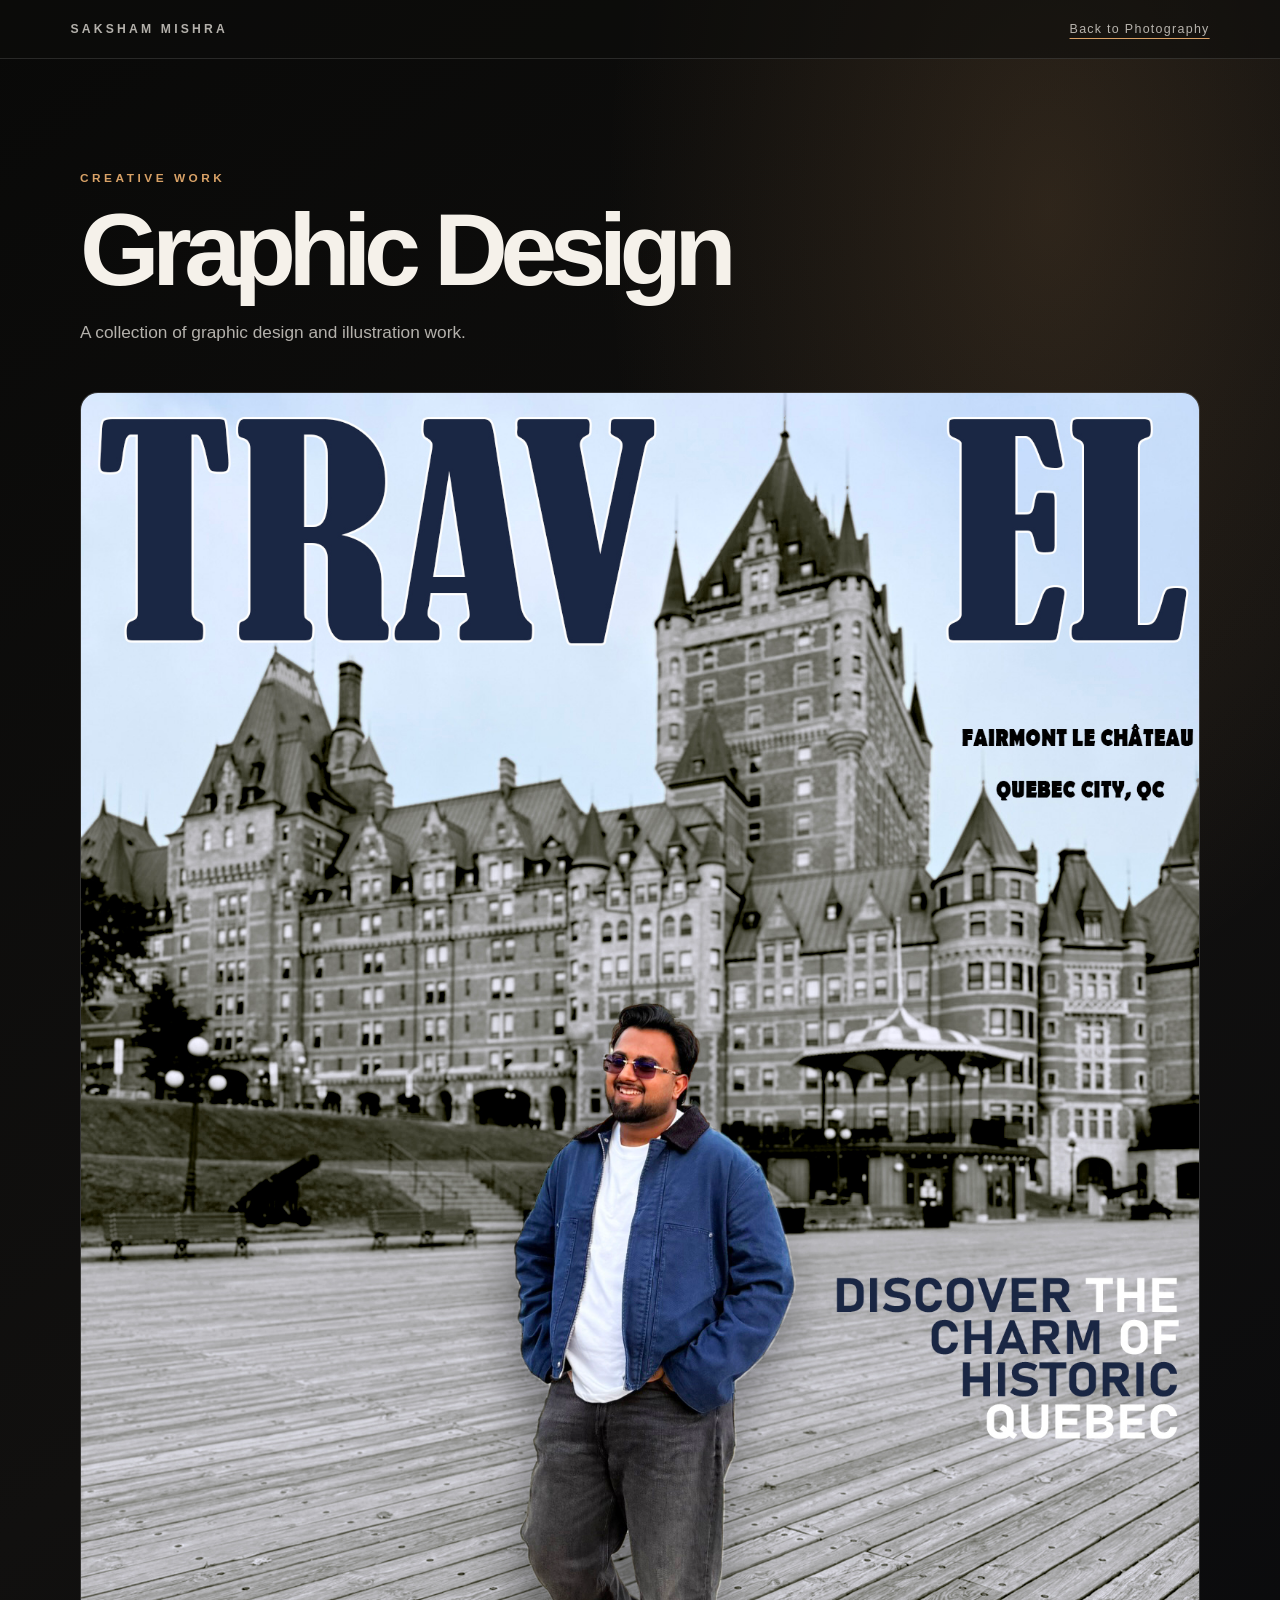
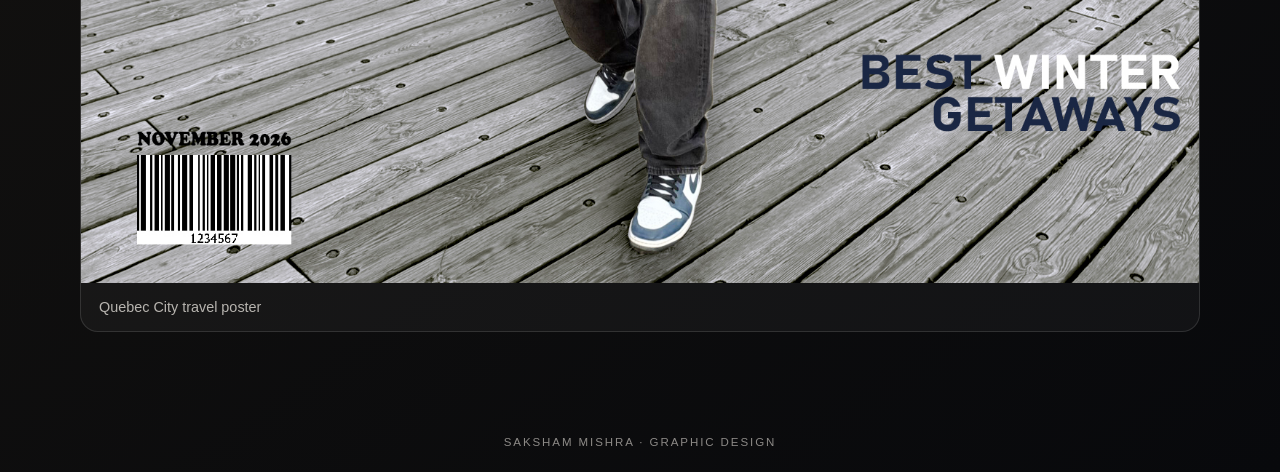
==== graphic_design.html @ a6145797 "Add graphic design portfolio page" ====
<!DOCTYPE html>
<html lang="en">
<head>
    <meta charset="UTF-8">
    <meta name="viewport" content="width=device-width, initial-scale=1.0">
    <meta name="description" content="Graphic design and illustration work by Saksham Mishra.">
    <title>Graphic Design | Saksham Mishra</title>
    <style>
        :root {
            --bg: #0d0d0c;
            --ink: #f5f1ea;
            --ink-soft: rgba(245,241,234,0.72);
            --muted: rgba(245,241,234,0.55);
            --accent: #d9a267;
            --line: rgba(255,255,255,0.12);
        }

        * {
            box-sizing: border-box;
        }

        body {
            min-height: 100vh;
            margin: 0;
            background:
                radial-gradient(ellipse at 82% 10%, rgba(217,162,103,0.16), transparent 30%),
                linear-gradient(145deg, #090908 0%, #11100f 52%, #08090c 100%);
            color: var(--ink);
            font-family: 'Segoe UI', Tahoma, Geneva, Verdana, sans-serif;
        }

        a {
            color: inherit;
        }

        .topbar {
            display: flex;
            align-items: center;
            justify-content: space-between;
            gap: 20px;
            padding: 22px 5.5vw;
            border-bottom: 1px solid var(--line);
            background: rgba(13,13,12,0.58);
        }

        .brand {
            color: var(--ink-soft);
            font-size: 0.76rem;
            font-weight: 700;
            letter-spacing: 0.2rem;
            text-decoration: none;
            text-transform: uppercase;
        }

        .back-link {
            color: var(--ink-soft);
            font-size: 0.78rem;
            letter-spacing: 0.08rem;
            text-decoration-color: var(--accent);
            text-underline-offset: 5px;
        }

        main {
            width: min(1120px, 89%);
            margin: 0 auto;
            padding: clamp(56px, 10vw, 112px) 0 80px;
        }

        .eyebrow {
            margin: 0 0 16px;
            color: var(--accent);
            font-size: 0.74rem;
            font-weight: 700;
            letter-spacing: 0.22rem;
            text-transform: uppercase;
        }

        h1 {
            margin: 0;
            font-size: clamp(3rem, 8vw, 6.5rem);
            letter-spacing: -0.075em;
            line-height: 0.95;
        }

        .intro {
            max-width: 640px;
            margin: 20px 0 44px;
            color: var(--ink-soft);
            font-size: 1.08rem;
            line-height: 1.7;
        }

        .gallery {
            display: grid;
            grid-template-columns: repeat(auto-fit, minmax(min(100%, 320px), 1fr));
            gap: 20px;
        }

        .artwork {
            overflow: hidden;
            margin: 0;
            border: 1px solid var(--line);
            border-radius: 18px;
            background: rgba(255,255,255,0.04);
        }

        .artwork a {
            display: block;
        }

        .artwork img {
            display: block;
            width: 100%;
            height: auto;
            transition: transform 0.25s ease;
        }

        .artwork a:hover img,
        .artwork a:focus-visible img {
            transform: scale(1.015);
        }

        .artwork a:focus-visible,
        .brand:focus-visible,
        .back-link:focus-visible {
            outline: 2px solid var(--accent);
            outline-offset: 4px;
        }

        figcaption {
            padding: 16px 18px;
            color: var(--ink-soft);
            font-size: 0.9rem;
        }

        footer {
            padding: 24px;
            color: var(--muted);
            font-size: 0.72rem;
            letter-spacing: 0.12rem;
            text-align: center;
            text-transform: uppercase;
        }

        @media (max-width: 600px) {
            .topbar {
                padding: 18px;
            }

            .brand {
                font-size: 0.65rem;
                letter-spacing: 0.12rem;
            }

            main {
                width: min(100% - 36px, 520px);
            }
        }

        @media (prefers-reduced-motion: reduce) {
            *,
            *::before,
            *::after {
                scroll-behavior: auto !important;
                transition-duration: 0.01ms !important;
            }
        }
    </style>
</head>
<body>
    <header class="topbar">
        <a class="brand" href="index.html">Saksham Mishra</a>
        <a class="back-link" href="portfolio.html">Back to Photography</a>
    </header>

    <main>
        <p class="eyebrow">Creative work</p>
        <h1>Graphic Design</h1>
        <p class="intro">A collection of graphic design and illustration work.</p>

        <section class="gallery" aria-label="Graphic design portfolio">
            <figure class="artwork">
                <a href="pics/Illustrations/Qubec-city.jpg">
                    <img src="pics/Illustrations/Qubec-city.jpg" alt="Quebec City travel poster design featuring the Chateau Frontenac">
                </a>
                <figcaption>Quebec City travel poster</figcaption>
            </figure>
        </section>
    </main>

    <footer>Saksham Mishra · Graphic Design</footer>
</body>
</html>
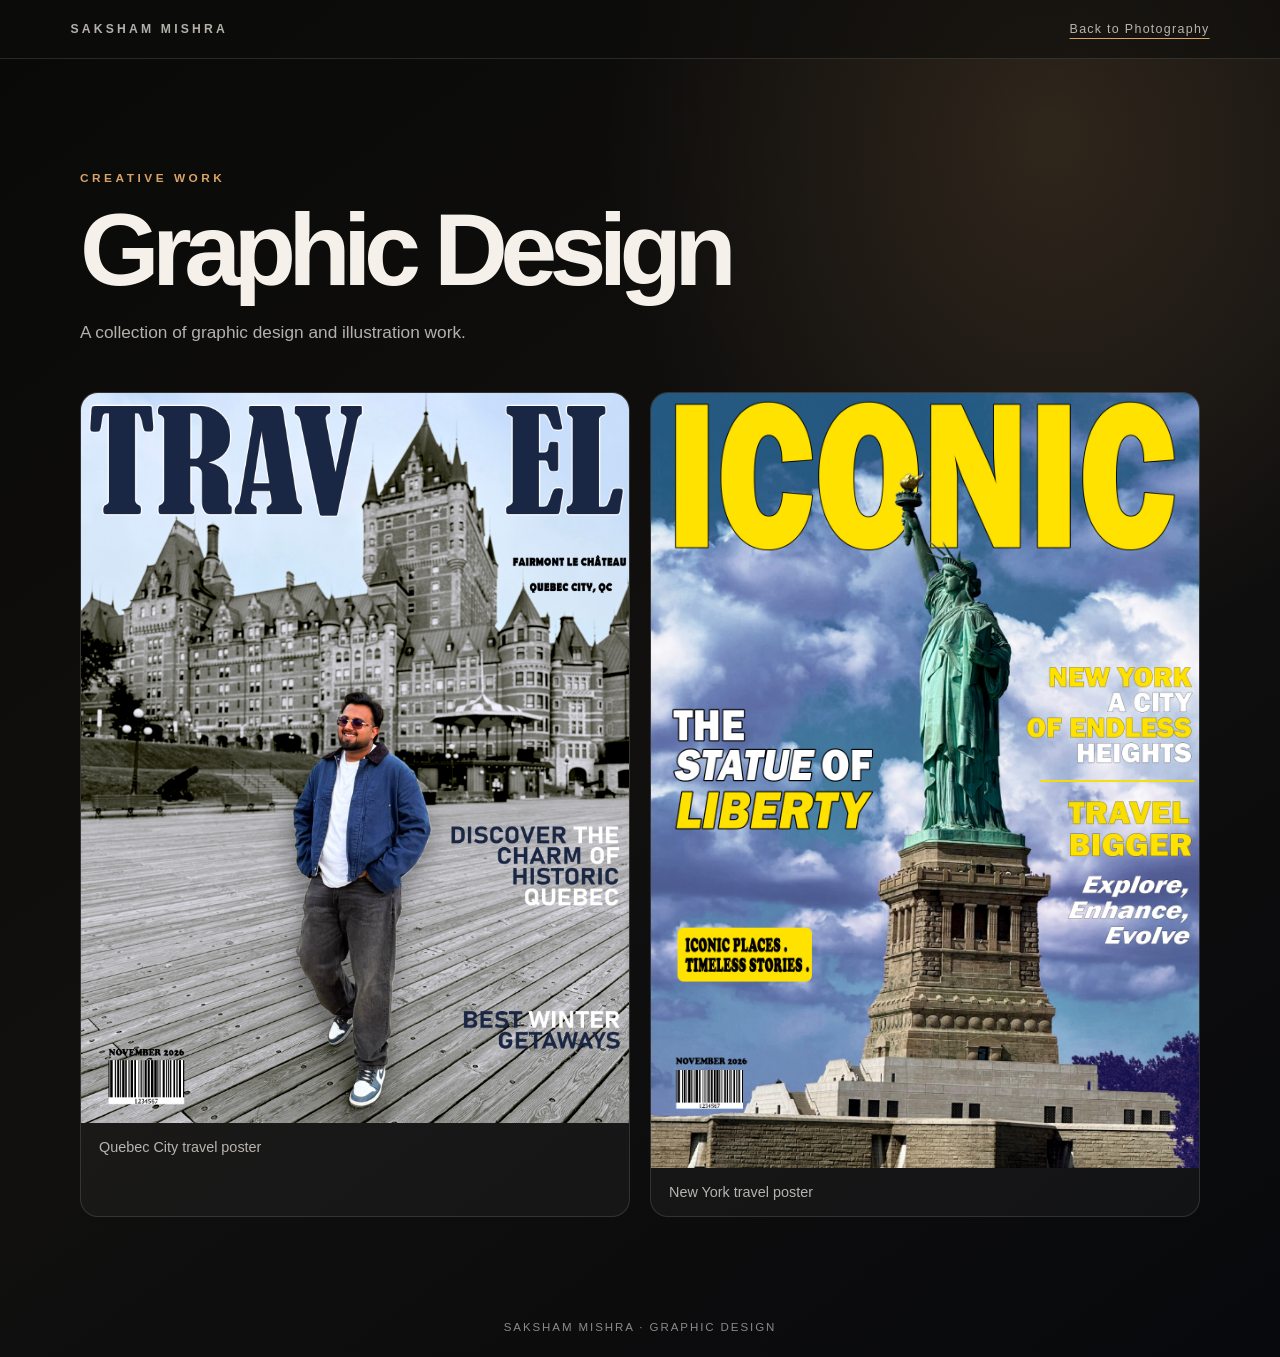
==== commit 3fc648f2: "Show New York poster on portfolio site Co-authored-by: Copilot <223556219+Copilot@users.noreply.gith" ====
--- a/graphic_design.html
+++ b/graphic_design.html
@@ -185,6 +185,12 @@
                 </a>
                 <figcaption>Quebec City travel poster</figcaption>
             </figure>
+            <figure class="artwork">
+                <a href="pics/Illustrations/new_york-sol%20copy.jpg">
+                    <img src="pics/Illustrations/new_york-sol%20copy.jpg" alt="New York travel poster featuring the Statue of Liberty beneath the word Iconic">
+                </a>
+                <figcaption>New York travel poster</figcaption>
+            </figure>
         </section>
     </main>
 
